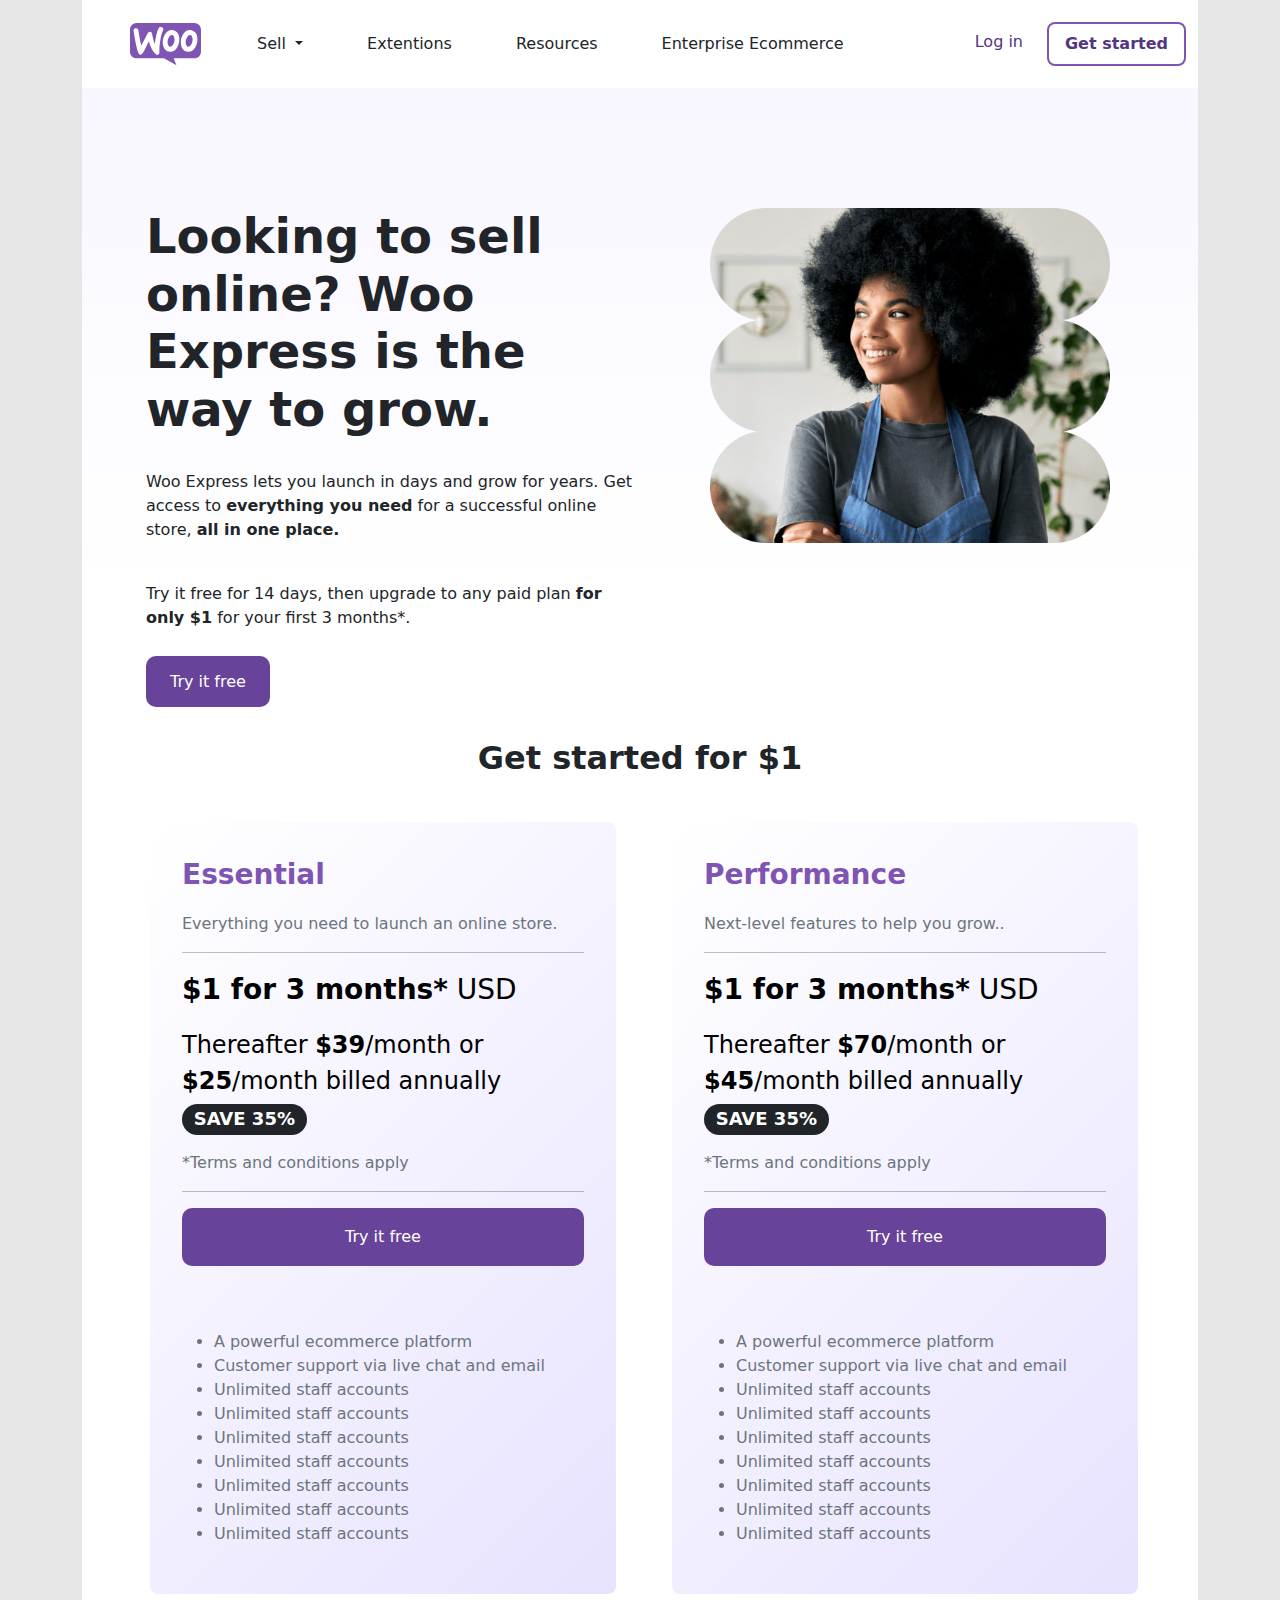
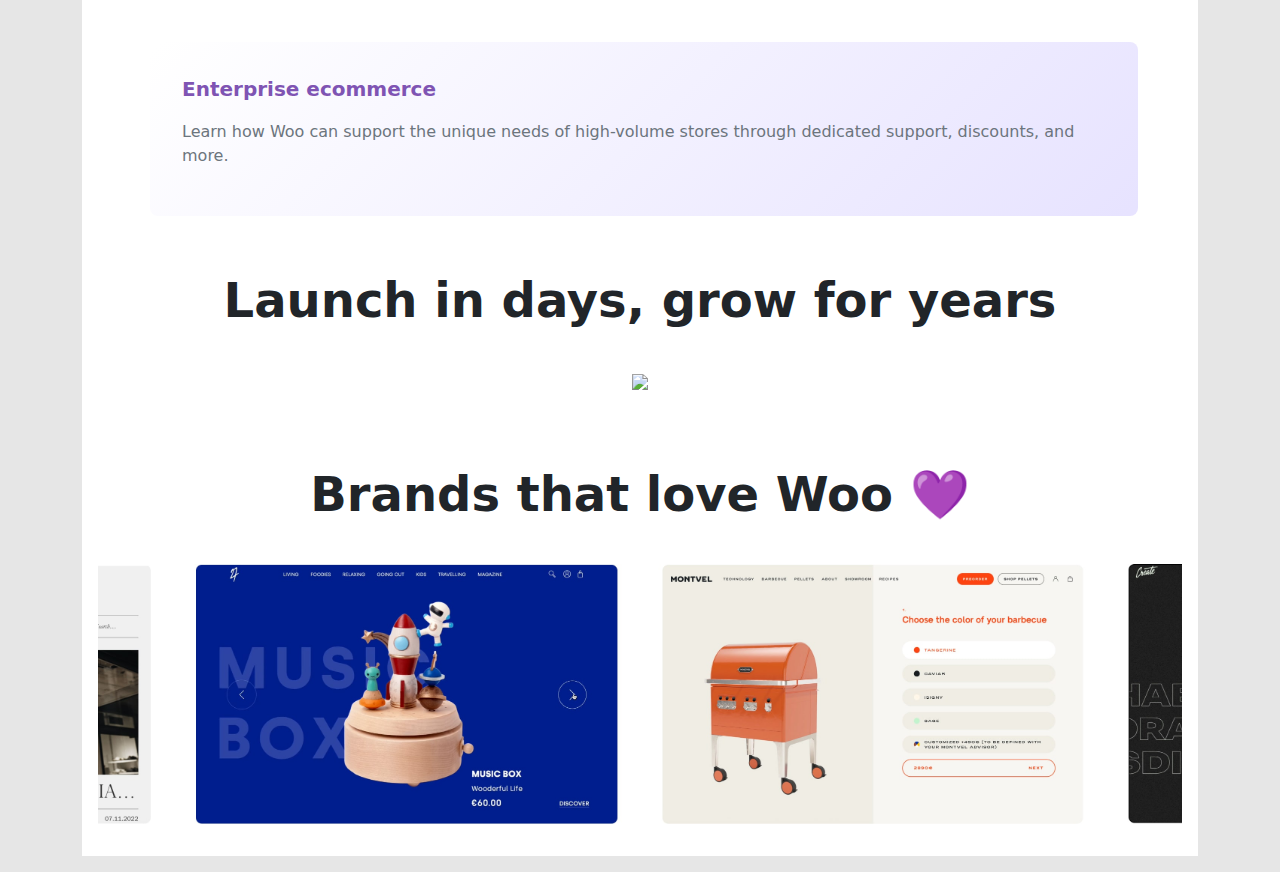
==== express.html @ bd48f655 "express page added" ====
<!DOCTYPE html>
<html lang="en">
  <head>
    <!-- Required meta tags -->
    <meta charset="utf-8" />
    <meta
      name="viewport"
      content="width=device-width, initial-scale=1, shrink-to-fit=no"
    />

    <link
      href="https://cdn.jsdelivr.net/npm/bootstrap@5.0.0-beta2/dist/css/bootstrap.min.css"
      rel="stylesheet"
      crossorigin="anonymous"
    />
    <link
      rel="stylesheet"
      href="https://cdnjs.cloudflare.com/ajax/libs/font-awesome/6.4.0/css/all.min.css"
      integrity="sha512-iecdLmaskl7CVkqkXNQ/ZH/XLlvWZOJyj7Yy7tcenmpD1ypASozpmT/E0iPtmFIB46ZmdtAc9eNBvH0H/ZpiBw=="
      crossorigin="anonymous"
      referrerpolicy="no-referrer"
    />
    <script
      src="https://cdn.jsdelivr.net/npm/bootstrap@5.0.0-beta2/dist/js/bootstrap.bundle.min.js"
      crossorigin="anonymous"
    ></script>

    <link rel="icon" href="favicon.webp" sizes="32x32" />

    <title>Woo Express - WooCommerce</title>

    <link rel="stylesheet" href="style.css" />
    <script type="text/javascript">
      window.addEventListener("DOMContentLoaded", (event) => {
        document
          .querySelector(".dropdown-toggle")
          .addEventListener("click", function () {
            var dropdownMenu = document.querySelector(".dropdown-toggle");
            // dropdownMenu.style.display =
            //   dropdownMenu.style.display === "block" ? "none" : "block";
            var body = document.getElementById("mainBody");
            body.classList.add("overlay");
            alert(1);
          });
      });
    </script>
  </head>

  <body id="mainBody">
    <!-- section-header.// -->
    <div class="container">
      <nav class="navbar navbar-expand-lg bg-white text-dark">
        <div class="container-fluid text-dark ps-5">
          <a
            class="navbar-brand bg-white text-dark site-logo me-5"
            href="index.html"
          >
            <svg
              preserveAspectRatio="xMidYMid"
              version="1.1"
              viewBox="0 0 256 153"
              xmlns="http://www.w3.org/2000/svg"
              class="wccom-icon wccom-icon__woo-logo"
            >
              <path
                d="m23.759 0h208.38c13.187 0 23.863 10.675 23.863 23.863v79.542c0 13.187-10.675 23.863-23.863 23.863h-74.727l10.257 25.118-45.109-25.118h-98.695c-13.187 0-23.863-10.675-23.863-23.863v-79.542c-0.10466-13.083 10.571-23.863 23.758-23.863z"
                fill="#7f54b3"
              ></path>
              <path
                d="m14.578 21.75c1.4569-1.9772 3.6423-3.0179 6.5561-3.226 5.3073-0.41626 8.3252 2.0813 9.0537 7.4927 3.226 21.75 6.7642 40.169 10.511 55.259l22.79-43.395c2.0813-3.9545 4.6829-6.0358 7.8049-6.2439 4.5789-0.3122 7.3886 2.6016 8.5333 8.7415 2.6016 13.841 5.9317 25.6 9.8862 35.59 2.7057-26.433 7.2846-45.476 13.737-57.236 1.561-2.9138 3.8504-4.3707 6.8683-4.5789 2.3935-0.20813 4.5789 0.52033 6.5561 2.0813 1.9772 1.561 3.0179 3.5382 3.226 5.9317 0.10406 1.8732-0.20813 3.4341-1.0407 4.9951-4.0585 7.4927-7.3886 20.085-10.094 37.567-2.6016 16.963-3.5382 30.179-2.9138 39.649 0.20813 2.6016-0.20813 4.8911-1.2488 6.8683-1.2488 2.2894-3.122 3.5382-5.5154 3.7463-2.7057 0.20813-5.5154-1.0406-8.2211-3.8504-9.678-9.8862-17.379-24.663-22.998-44.332-6.7642 13.32-11.759 23.311-14.985 29.971-6.1398 11.759-11.343 17.795-15.714 18.107-2.8098 0.20813-5.2033-2.1854-7.2846-7.1805-5.3073-13.633-11.031-39.961-17.171-78.985-0.41626-2.7057 0.20813-5.0992 1.665-6.9724zm223.64 16.338c-3.7463-6.5561-9.2618-10.511-16.65-12.072-1.9772-0.41626-3.8504-0.62439-5.6195-0.62439-9.9902 0-18.107 5.2033-24.455 15.61-5.4114 8.8455-8.1171 18.628-8.1171 29.346 0 8.013 1.665 14.881 4.9951 20.605 3.7463 6.5561 9.2618 10.511 16.65 12.072 1.9772 0.41626 3.8504 0.62439 5.6195 0.62439 10.094 0 18.211-5.2033 24.455-15.61 5.4114-8.9496 8.1171-18.732 8.1171-29.45 0.10406-8.1171-1.665-14.881-4.9951-20.501zm-13.112 28.826c-1.4569 6.8683-4.0585 11.967-7.9089 15.402-3.0179 2.7057-5.8276 3.8504-8.4293 3.3301-2.4976-0.52033-4.5789-2.7057-6.1398-6.7642-1.2488-3.226-1.8732-6.452-1.8732-9.4699 0-2.6016 0.20813-5.2033 0.72846-7.5967 0.93659-4.2667 2.7057-8.4293 5.5154-12.384 3.4341-5.0992 7.0764-7.1805 10.823-6.452 2.4976 0.52033 4.5789 2.7057 6.1398 6.7642 1.2488 3.226 1.8732 6.452 1.8732 9.4699 0 2.7057-0.20813 5.3073-0.72846 7.7008zm-52.033-28.826c-3.7463-6.5561-9.3659-10.511-16.65-12.072-1.9772-0.41626-3.8504-0.62439-5.6195-0.62439-9.9902 0-18.107 5.2033-24.455 15.61-5.4114 8.8455-8.1171 18.628-8.1171 29.346 0 8.013 1.665 14.881 4.9951 20.605 3.7463 6.5561 9.2618 10.511 16.65 12.072 1.9772 0.41626 3.8504 0.62439 5.6195 0.62439 10.094 0 18.211-5.2033 24.455-15.61 5.4114-8.9496 8.1171-18.732 8.1171-29.45 0-8.1171-1.665-14.881-4.9951-20.501zm-13.216 28.826c-1.4569 6.8683-4.0585 11.967-7.9089 15.402-3.0179 2.7057-5.8276 3.8504-8.4293 3.3301-2.4976-0.52033-4.5789-2.7057-6.1398-6.7642-1.2488-3.226-1.8732-6.452-1.8732-9.4699 0-2.6016 0.20813-5.2033 0.72846-7.5967 0.93658-4.2667 2.7057-8.4293 5.5154-12.384 3.4341-5.0992 7.0764-7.1805 10.823-6.452 2.4976 0.52033 4.5789 2.7057 6.1398 6.7642 1.2488 3.226 1.8732 6.452 1.8732 9.4699 0.10406 2.7057-0.20813 5.3073-0.72846 7.7008z"
                fill="#fff"
              ></path>
            </svg>
          </a>
          <button
            class="navbar-toggler"
            type="button"
            data-bs-toggle="collapse"
            data-bs-target="#main_nav"
            aria-expanded="false"
            aria-label="Toggle navigation"
          >
            <span class="navbar-toggler-icon"></span>
          </button>
          <div
            class="collapse navbar-collapse bg-white text-dark"
            id="main_nav"
          >
            <ul class="navbar-nav">
              <li class="nav-item nav-item2 dropdown has-megamenu">
                <a
                  class="nav-link dropdown-toggle bg-white text-dark"
                  href="#"
                  data-bs-toggle="dropdown"
                  >Sell
                </a>
                <div class="dropdown-menu megamenu" role="menu">
                  <div class="row g-3">
                    <div class="col-lg-3 col-6">
                      <div class="col-megamenu">
                        <div class="mega-menu-item">
                          <h5>Woo For Merchants</h5>

                          <p class="text-muted">
                            Woo Express offers everything you need to launch a
                            store in days and keep it growing for years
                          </p>
                        </div>

                        <div class="mega-menu-item">
                          <h5>Woo For Developers</h5>

                          <p class="text-muted">
                            Build powerful ecommerce solutions with our open,
                            WordPress-based platform
                          </p>
                        </div>
                        <div class="mega-menu-item">
                          <h5>Woo for Enterprise</h5>

                          <p class="text-muted">
                            Next-level customization and advanced features for
                            established merchants
                          </p>
                        </div>
                      </div>
                    </div>
                    <div class="col-lg-3 col-6">
                      <div class="col-megamenu">
                        <div class="mega-menu-item">
                          <h5>Payments</h5>

                          <p class="text-muted">
                            Accept payments and manage transactions right from
                            your dashboard with WooPayments
                          </p>
                        </div>

                        <div class="mega-menu-item">
                          <h5>Optimized Checkout</h5>

                          <p class="text-muted">
                            Increase conversion with a customized checkout
                            experience
                          </p>
                        </div>
                        <div class="mega-menu-item">
                          <h5>Multi-Channel Ecommerce</h5>

                          <p class="text-muted">
                            Find new audiences and increase sales by selling
                            across multiple channels
                          </p>
                        </div>
                      </div>
                    </div>

                    <div class="col-lg-3 col-6">
                      <div class="col-megamenu">
                        <div class="mega-menu-item">
                          <h5>Shipping</h5>

                          <p class="text-muted">
                            Woo Express offers everything you need to launch a
                            store in days and keep it growing for years
                          </p>
                        </div>

                        <div class="mega-menu-item">
                          <h5>Woo For Merchants</h5>

                          <p class="text-muted">
                            Woo Express offers everything you need to launch a
                            store in days and keep it growing for years
                          </p>
                        </div>
                      </div>
                    </div>
                    <div class="col-lg-3 col-6">
                      <div class="col-megamenu">
                        <div class="mega-menu-item">
                          <h5>Woo For Merchants</h5>

                          <p class="text-muted">
                            Woo Express offers everything you need to launch a
                            store in days and keep it growing for years
                          </p>
                        </div>

                        <div class="mega-menu-item">
                          <h5>Woo For Merchants</h5>

                          <p class="text-muted">
                            Woo Express offers everything you need to launch a
                            store in days and keep it growing for years
                          </p>
                        </div>
                      </div>
                    </div>
                  </div>
                </div>
              </li>
              <li class="nav-item nav-item2 text-dark">
                <a class="nav-link bg-white text-dark" href="#">Extentions </a>
              </li>
              <li class="nav-item nav-item2">
                <a class="nav-link bg-white text-dark" href="#">Resources </a>
              </li>
              <li class="nav-item nav-item2">
                <a class="nav-link text-dark" href="#">
                  Enterprise Ecommerce
                </a>
              </li>
            </ul>
            <ul class="navbar-nav ms-auto">
              <li class="nav-item pe-3">
                <a class="nav-link bg-white loginBtn" href="#">Log in </a>
              </li>
              <li class="nav-item">
                <a class="nav-link bg-white startedBtn ps-3 pe-3" href="#">
                  Get started
                </a>
              </li>
            </ul>
          </div>
        </div>
      </nav>
    </div>
    <header id="home" class="container">
      <div class="header2">
        <div class="row ps-3">
          <div class="col ms-5 me-3">
            <h1 class="display-5 fw-bolder">
              Looking to sell online? Woo Express is the way to grow.
            </h1>
            <p class="pt-4">
              Woo Express lets you launch in days and grow for years. Get access
              to <span class="fw-bold">everything you need</span> for a
              successful online store,
              <span class="fw-bold">all in one place.</span>
            </p>
            <p class="pt-4">
              Try it free for 14 days, then upgrade to any paid plan
              <span class="fw-bold">for only $1</span>
              for your first 3 months*.
            </p>
            <div class="tryBtn pt-4">
              <a class="p-3 ps-4 pe-4" href="#"> Try it free </a>
            </div>
          </div>
          <div class="col ps-5">
            <img src="images/woo-sem-hero@2x.webp" alt="" width="400" />
          </div>
        </div>
      </div>
    </header>
    <section class="container">
      <div class="bg-white p-3">
        <p class="text-center fs-2 fw-bolder p-4">Get started for $1</p>
        <div class="row ps-3 pe-5">
          <div class="col express-starter-div rounded-3 ms-5 me-2">
            <p class="fs-3 fw-bolder header-purple">Essential</p>
            <p class="text-secondary">
              Everything you need to launch an online store.
            </p>
            <hr />
            <p class="fs-3"><strong>$1 for 3 months*</strong> USD</p>
            <p class="fs-4">
              Thereafter <strong>$39</strong>/month or
              <strong>$25</strong>/month billed annually
              <span class="badge bg-dark rounded-pill">SAVE 35%</span>
            </p>
            <p class="text-secondary">*Terms and conditions apply</p>
            <hr />
            <div class="d-grid gap-2 tryBtn mb-3">
              <a class="btn p-3">Try it free</a>
            </div>
            <ul class="pt-5 text-secondary">
              <li>A powerful ecommerce platform</li>
              <li>Customer support via live chat and email</li>
              <li>Unlimited staff accounts</li>
              <li>Unlimited staff accounts</li>
              <li>Unlimited staff accounts</li>
              <li>Unlimited staff accounts</li>
              <li>Unlimited staff accounts</li>
              <li>Unlimited staff accounts</li>
              <li>Unlimited staff accounts</li>
            </ul>
          </div>
          <div class="col express-starter-div rounded-3 ms-5 me-2">
            <p class="fs-3 fw-bolder header-purple">Performance</p>
            <p class="text-secondary">Next-level features to help you grow..</p>
            <hr />
            <p class="fs-3"><strong>$1 for 3 months*</strong> USD</p>
            <p class="fs-4">
              Thereafter <strong>$70</strong>/month or
              <strong>$45</strong>/month billed annually
              <span class="badge bg-dark rounded-pill">SAVE 35%</span>
            </p>
            <p class="text-secondary">*Terms and conditions apply</p>
            <hr />
            <div class="d-grid gap-2 tryBtn mb-3">
              <a class="btn p-3">Try it free</a>
            </div>
            <ul class="pt-5 text-secondary">
              <li>A powerful ecommerce platform</li>
              <li>Customer support via live chat and email</li>
              <li>Unlimited staff accounts</li>
              <li>Unlimited staff accounts</li>
              <li>Unlimited staff accounts</li>
              <li>Unlimited staff accounts</li>
              <li>Unlimited staff accounts</li>
              <li>Unlimited staff accounts</li>
              <li>Unlimited staff accounts</li>
            </ul>
          </div>
        </div>
        <div class="row ps-3 pe-5 pt-5">
          <div class="col express-starter-div rounded-3 ms-5 me-2">
            <p class="fs-5 fw-bolder header-purple">Enterprise ecommerce</p>
            <p class="text-secondary">
              Learn how Woo can support the unique needs of high-volume stores
              through dedicated support, discounts, and more.
            </p>
          </div>
        </div>
      </div>
    </section>
    <section class="container">
      <div class="text-center bg-white p-3">
        <p class="display-5 fw-bold p-4">Launch in days, grow for years</p>
        <p>
          <img
            src="https://embed-ssl.wistia.com/deliveries/8a0728780166cfbff422040aee09b94c.jpg?image_play_button_size=2x&amp;image_crop_resized=960x540&amp;image_play_button=1&amp;image_play_button_color=694397e0"
            width="845"
            style="width: 845px"
          />
        </p>
      </div>
    </section>
    <section class="container">
      <div class="text-center bg-white p-3">
        <p class="display-5 fw-bold p-4">Brands that love Woo 💜</p>
        <p>
          <img
            src="images/woo-brands1@2x.jpg"
            width="2000"
            style="width: 100%"
          />
        </p>
      </div>
    </section>
    <p></p>
    <script
      src="https://code.jquery.com/jquery-3.2.1.slim.min.js"
      integrity="sha384-KJ3o2DKtIkvYIK3UENzmM7KCkRr/rE9/Qpg6aAZGJwFDMVNA/GpGFF93hXpG5KkN"
      crossorigin="anonymous"
    ></script>
    <script
      src="https://cdn.jsdelivr.net/npm/popper.js@1.12.9/dist/umd/popper.min.js"
      integrity="sha384-ApNbgh9B+Y1QKtv3Rn7W3mgPxhU9K/ScQsAP7hUibX39j7fakFPskvXusvfa0b4Q"
      crossorigin="anonymous"
    ></script>
    <script
      src="https://cdn.jsdelivr.net/npm/bootstrap@4.0.0/dist/js/bootstrap.min.js"
      integrity="sha384-JZR6Spejh4U02d8jOt6vLEHfe/JQGiRRSQQxSfFWpi1MquVdAyjUar5+76PVCmYl"
      crossorigin="anonymous"
    ></script>
  </body>
</html>
---- style.css ----
* {
   box-sizing: border-box;
 }

 body {
   background-color: #e6e6e6;
 }

 .site-logo {
   width: 71px;
   line-height: 1;
 }

 .nav-item2 {
   padding-right: 3rem;
   padding-bottom: 1rem;
   padding-top: 1rem;
 }

 .navbar .megamenu {
   padding: 1rem;
 }

 .nav-item2:hover {
   border-bottom: 3px solid purple;
 }

 .mega-menu-item {
   padding: 20px;
   width: 20rem;
   font-size: 0.875em;
   display: block;
 }
 .mega-menu-item a  {
   text-decoration: none;
   color: black;
 }
 


 .mega-menu-item:hover {
   background-color: #fafafaf7;
 }

 .startedBtn {
   border: 2px solid #7f54b3;
   border-radius: 8px;
   color: #533582;
   font-size: 16px;
   font-weight: 600;
 }

 .loginBtn {
   color: #533582;
 }

 .loginBtn :hover {
   border: none;
 }

 .header-block {
   background: url(images/hero-left-img2.png),
     url(images/hero-right-img2.png);

   background-repeat: no-repeat, no-repeat;
   background-position: left, right;
   background-size: 18%, 18%;
 }

 .header {
   padding-top: 150px;

   background: linear-gradient(#f2edff80, #ffffff);
 }
 .header2 {
   padding-top: 120px;

    background: linear-gradient(180deg, rgba(242, 237, 255, 0.5) 0%, rgba(242, 237, 255, 0) 80.69%), #FFFFFF;
 }

 .tryBtn {
  
 }
 .tryBtn a {
  background: #674399;
  color: #fff !important;
 text-decoration: none;
 border-radius: 10px;
 padding: 30px;
 }

 .tryBtn a:hover {
   background: #936ec6 !important;
 }

 .cardAndterm {
   color: #787c82;
   font-size: clamp(10px, 0.875rem + ((1vw - 3.2px) * 0.156), 13px);
   text-align: center;
   letter-spacing: -0.014em;
 }

 .cardAndterm a {
   color: #674399;
 }

 .cardAndterm a:hover {
   text-decoration: none;
   color: #936ec6;
   font-weight: lighter;
 }

 .express-starter-div{
      color: #000000;
        background: linear-gradient(135deg, rgb(255, 255, 255) 1%, rgb(231, 227, 255) 99%);
        padding-top: 2em;
        padding-right: 2em;
        padding-bottom: 2em;
        padding-left: 2em;
 }
 .header-purple {
  color: #7f54b3;
 }
 .helpDivLeft {
   background-color: #f7f6f6;
 }

 .helpDivRight {
   background-color: #f6f5ff;
 }

 .overlay {
   position: fixed;
   /* Positioning and size */
   top: 0;
   left: 0;
   width: 100vw;
   height: 100vh;
   background-color: rgba(128, 128, 128, 0.5);
   /* color */
   display: none;
   /* making it hidden by default */
 }

 /* ============ desktop view ============ */
 @media all and (min-width: 992px) {
   .navbar .has-megamenu {
     position: static !important;
   }

   .navbar .megamenu {
     left: 0;
     right: 0;
     width: 100%;
     margin-top: 0;
   }
 }

 /* ============ desktop view .end// ============ */

 /* ============ mobile view ============ */
 @media (max-width: 991px) {

   .navbar.fixed-top .navbar-collapse,
   .navbar.sticky-top .navbar-collapse {
     overflow-y: auto;
     max-height: 90vh;
     margin-top: 10px;
   }
 }
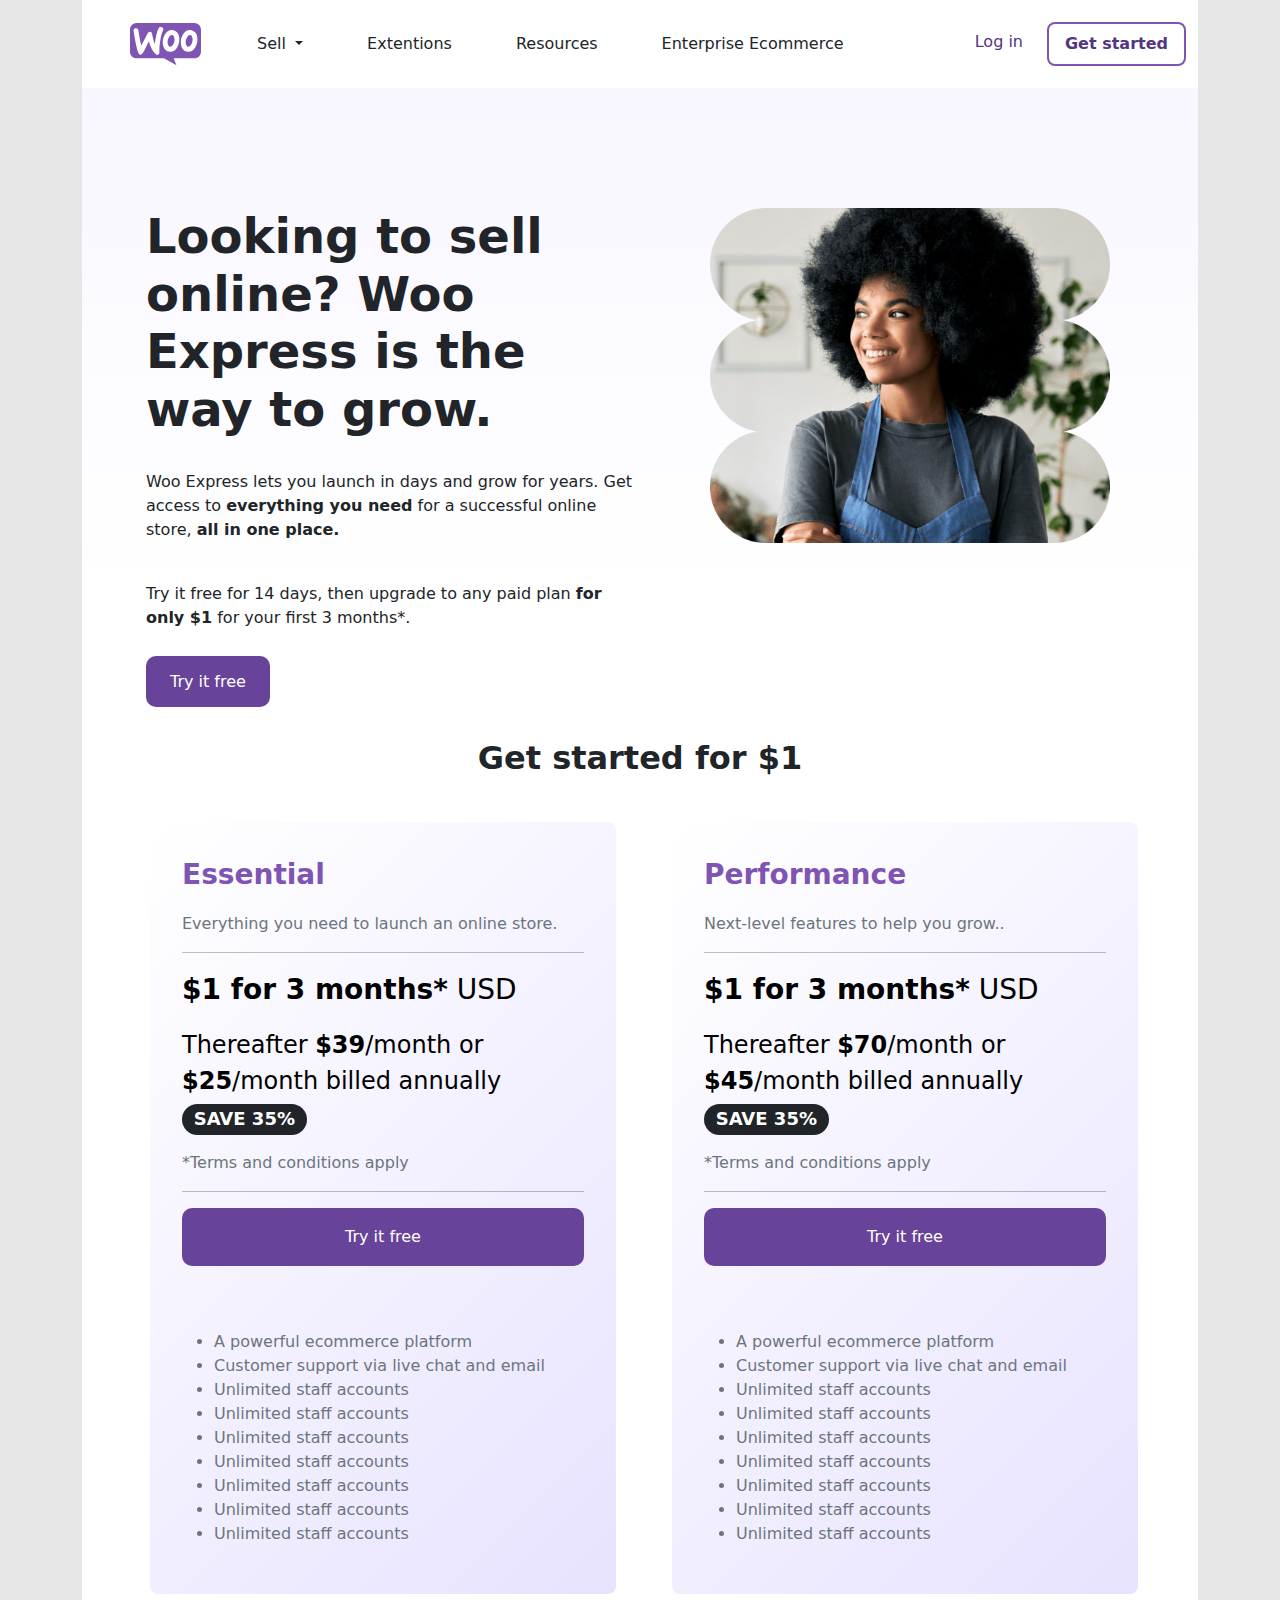
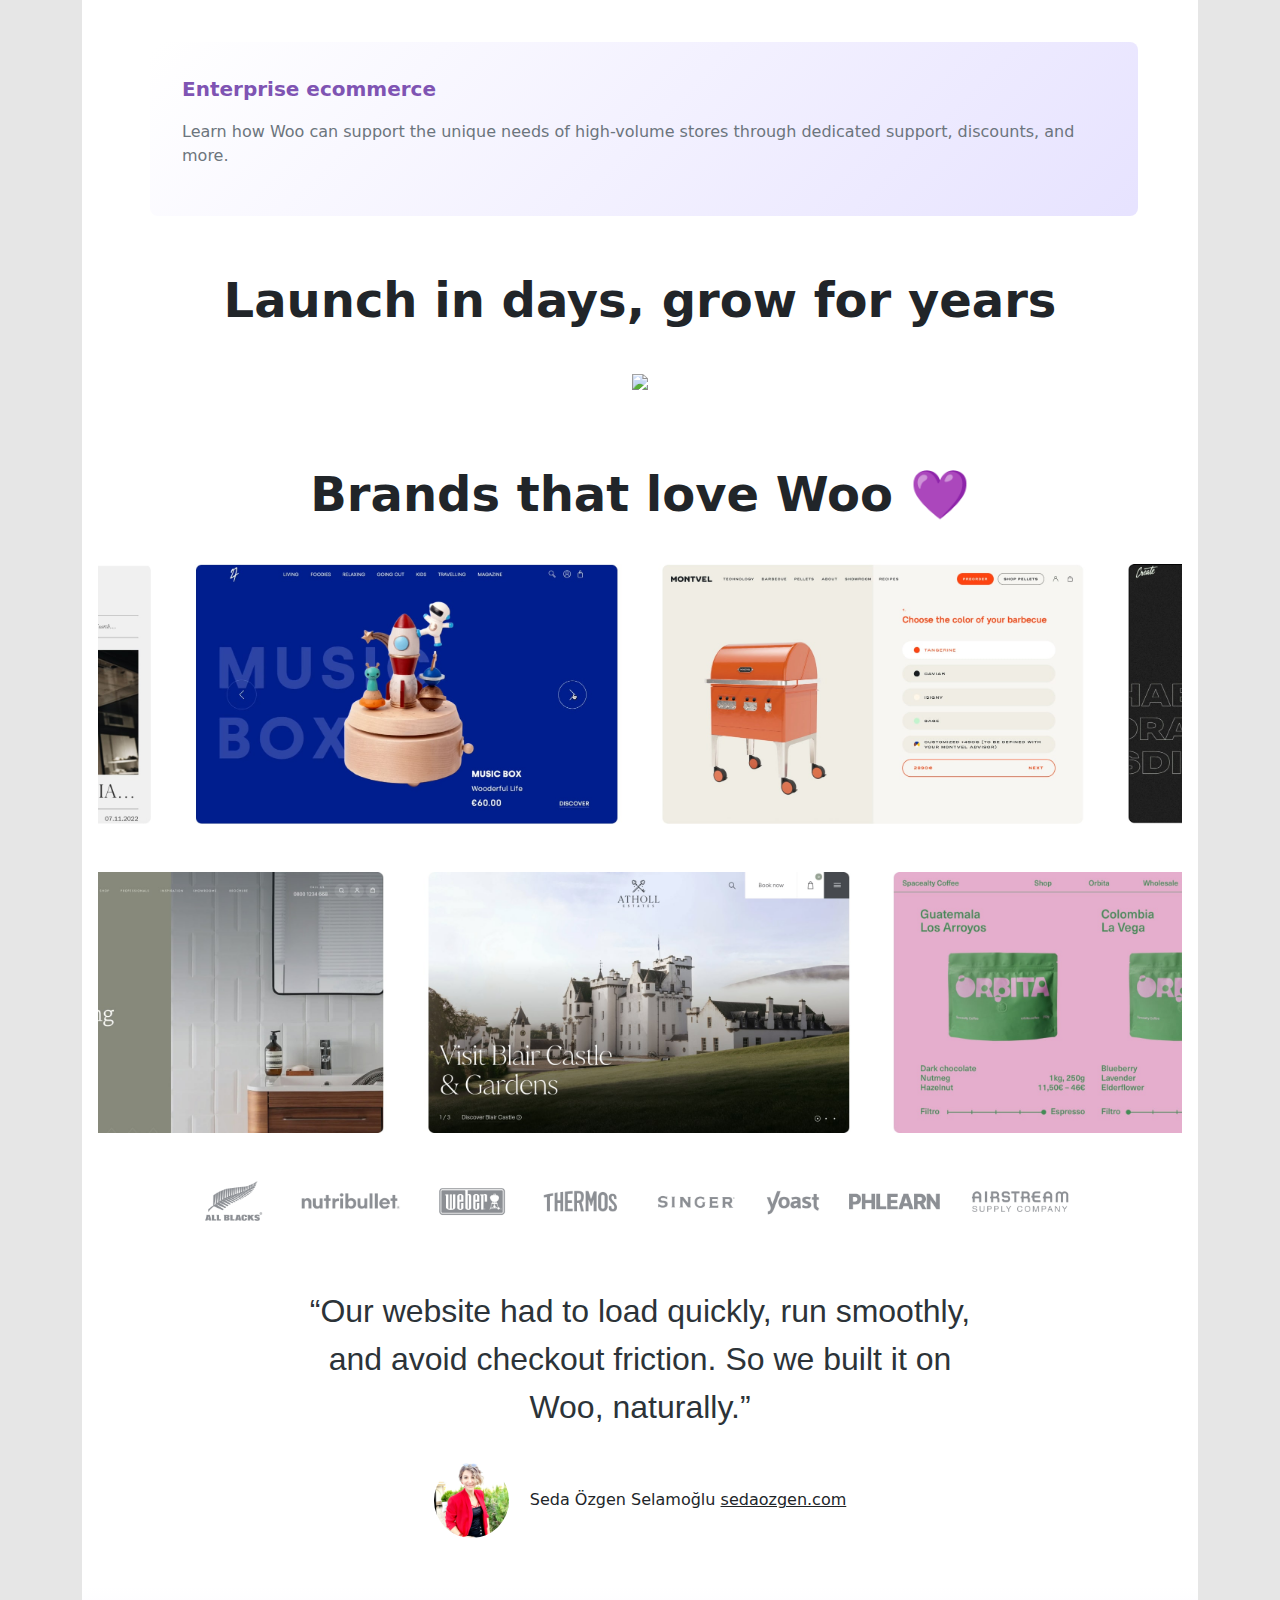
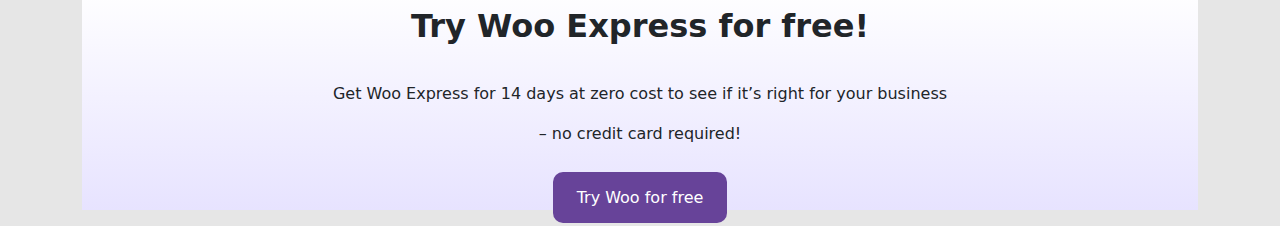
==== commit 96c00752: "." ====
--- a/express.html
+++ b/express.html
@@ -350,6 +350,59 @@
         </p>
       </div>
     </section>
+    <section class="container">
+      <div class="text-center bg-white p-3">
+        <p>
+          <img
+            src="images/woo-brands2@2x.jpg"
+            width="2000"
+            style="width: 100%"
+          />
+        </p>
+      </div>
+    </section>
+    <section class="container">
+      <div class="text-center bg-white p-3">
+       <div>
+                <img
+                src="images/woo-brandsA@2x-1.webp"
+                alt=""
+            width="450"
+            />
+     
+            <img
+                src="images/woo-brandsB@2x-1.webp"
+            alt=""
+                width="450"
+            />
+            </div>
+        
+        </p>
+      </div>
+    </section>
+    <section class="container">
+
+    <div class="d-flex justify-content-center  bg-white pe-5 ps-5 pt-3">
+        <div style="width: 70%;">
+            <p class="quata p-3">“Our website had to load quickly, run smoothly, and avoid checkout friction. So we built it on Woo, naturally.”</p>
+        </div>
+        </div>
+        <div class="text-center bg-white pb-5">
+            <img class="rounded-circle" src="images/1679389208677.jpeg" width="75" alt="">
+            <span class="ps-3"> Seda Özgen Selamoğlu</span> <u>sedaozgen.com</u>
+        </div>
+    </section>
+    <section class="container">
+        <div class="tryWooExpress text-center ">
+<p class="fs-2 fw-bolder p-3">Try Woo Express for free!</p>
+<p class="">Get Woo Express for 14 days at zero cost to see if it’s right for your business</p>
+<p class="">– no credit card required!</p>
+   <div class="tryBtn pt-4">
+              <a class="p-3 ps-4 pe-4" href="#"> Try Woo for free </a>
+            </div>
+        </div>
+
+    </section>
     <p></p>
     <script
       src="https://code.jquery.com/jquery-3.2.1.slim.min.js"
--- a/style.css
+++ b/style.css
@@ -141,7 +141,18 @@
    display: none;
    /* making it hidden by default */
  }
+ .quata {
+  font-size: 2em;
+    font-weight: 400;
+    font-family: proxima-nova, sans-serif;
+        color: #2C3338;
+          text-align: center;
+ }
 
+ .tryWooExpress {
+      background: linear-gradient(180deg, rgb(255, 255, 255) 0%, rgb(231, 227, 255) 100%);
+      
+ }
  /* ============ desktop view ============ */
  @media all and (min-width: 992px) {
    .navbar .has-megamenu {
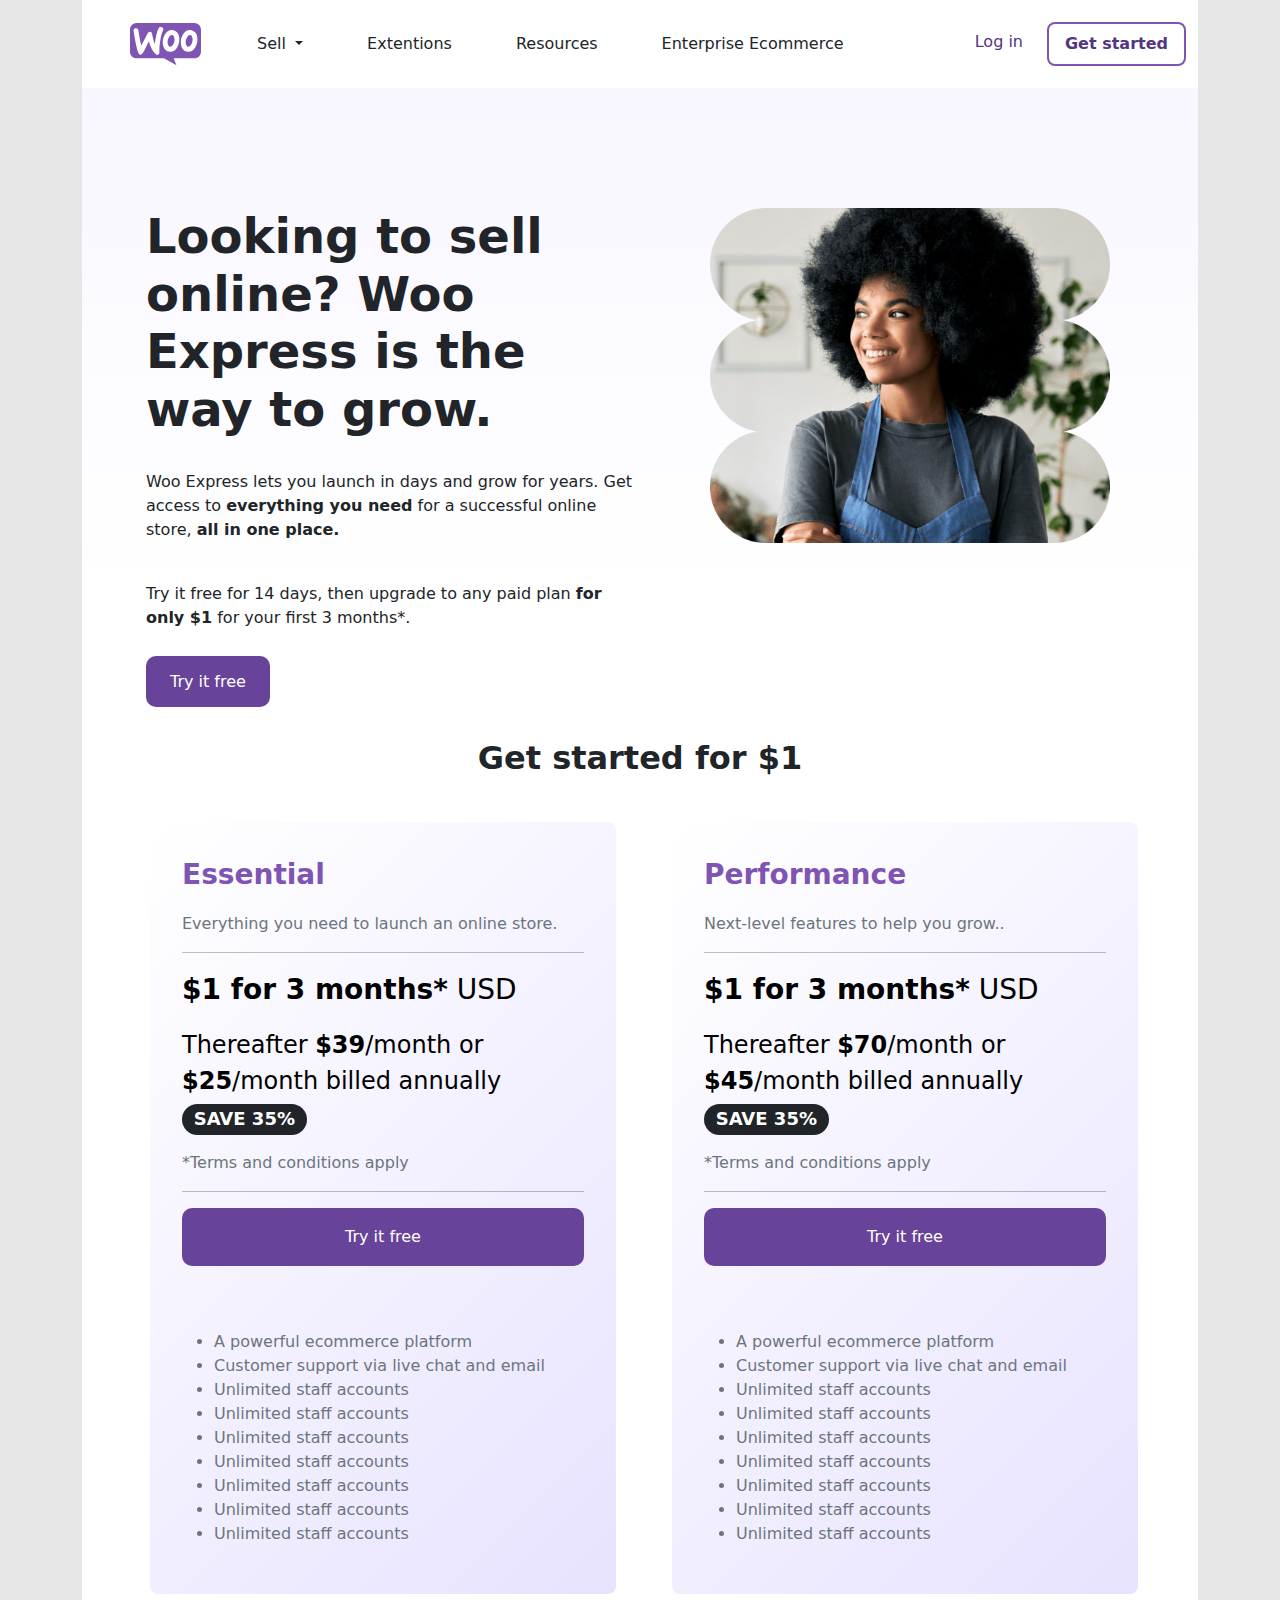
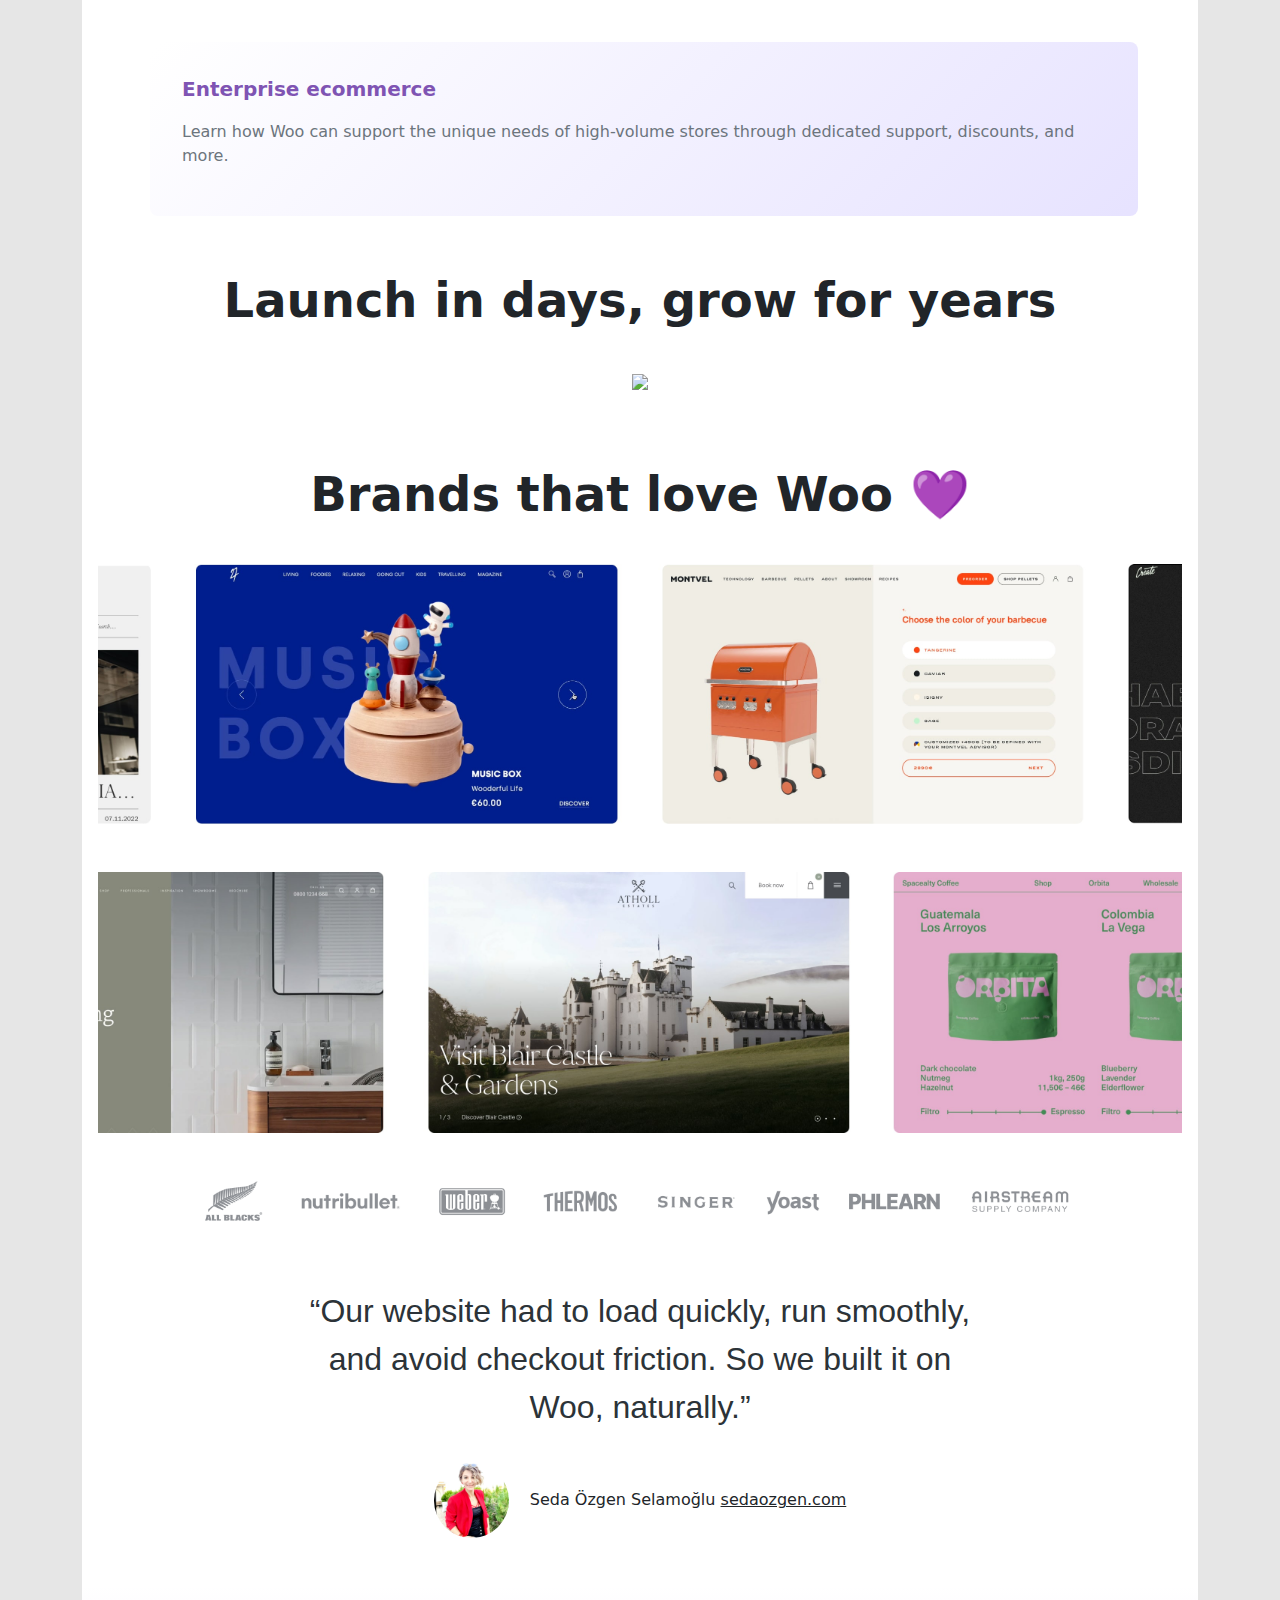
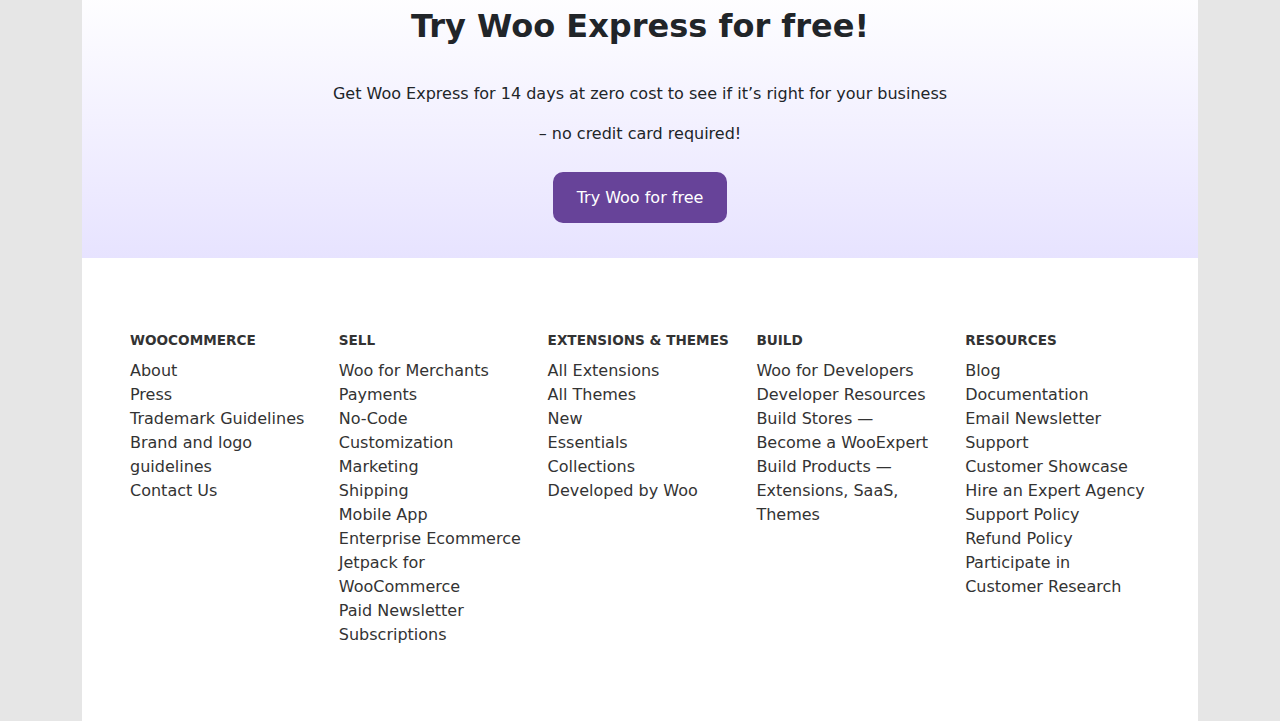
==== commit 8993e64b: "." ====
--- a/express.html
+++ b/express.html
@@ -393,7 +393,7 @@
         </div>
     </section>
     <section class="container">
-        <div class="tryWooExpress text-center ">
+        <div class="tryWooExpress text-center pb-5">
 <p class="fs-2 fw-bolder p-3">Try Woo Express for free!</p>
 <p class="">Get Woo Express for 14 days at zero cost to see if it’s right for your business</p>
 <p class="">– no credit card required!</p>
@@ -403,7 +403,79 @@
         </div>
 
     </section>
-    <p></p>
+   <footer class="container">
+    <div class="footer ps-5 pe-5 bg-white">
+        <div class="row">
+
+        
+        <div class="col text-start">
+            <h3><strong> WooCommerce</strong></h3>
+            <ul class="footer-ul">
+                <li class="footer-ul">About</li>
+                <li>Press</li>
+                <li>Trademark Guidelines</li>
+                <li>Brand and logo guidelines</li>
+                <li>Contact Us</li>
+                
+            </ul>
+        </div>
+
+
+          <div class="col text-start">
+           <h3><strong> SELL</strong></h3>
+            <ul>
+                <li>Woo for Merchants</li>
+                <li>Payments</li>
+                <li>No-Code Customization</li>
+                <li>Marketing</li>
+                <li>Shipping</li>
+                <li>Mobile App</li>
+                <li>Enterprise Ecommerce</li>
+                <li>Jetpack for WooCommerce</li>
+                <li>Paid Newsletter Subscriptions</li>
+            </ul>
+        </div>
+          <div class="col text-start">
+             <h3><strong> EXTENSIONS & THEMES</strong></h3>
+            <ul>
+                <li> All Extensions</li>
+                <li>All Themes</li>
+                <li>New</li>
+                <li>Essentials</li>
+                <li>Collections</li>
+                <li>Developed by Woo</li>
+            </ul>
+        </div>
+
+          <div class="col text-start">
+            <h3><strong> BUILD</strong></h3>
+            <ul class="footer-ul">
+            
+                <li> Woo for Developers</li>
+                <li>Developer Resources</li>
+                <li>Build Stores — Become a WooExpert</li>
+                <li>Build Products — Extensions, SaaS, Themes</li>
+            </ul>
+        </div>
+
+          <div class="col text-start">
+            <h3><strong> RESOURCES</strong></h3>
+            <ul class="footer-ul">
+        
+                <li>Blog</li>
+                <li>Documentation</li>
+                <li>Email Newsletter</li>
+                <li>Support</li>
+                <li>Customer Showcase</li>
+                <li>Hire an Expert Agency</li>
+                <li>Support Policy</li>
+                <li>Refund Policy</li>
+                <li>Participate in Customer Research</li>
+            </ul>
+        </div>
+        </div>
+    </div>
+   </footer>
     <script
       src="https://code.jquery.com/jquery-3.2.1.slim.min.js"
       integrity="sha384-KJ3o2DKtIkvYIK3UENzmM7KCkRr/rE9/Qpg6aAZGJwFDMVNA/GpGFF93hXpG5KkN"
--- a/style.css
+++ b/style.css
@@ -148,6 +148,33 @@
         color: #2C3338;
           text-align: center;
  }
+ .footer {
+      background-color: #fff;
+        color: #333;
+        padding: 4.631em 0;
+        text-align: center;
+ }
+ .footer h3 {
+      color: #333;
+        font-size: .85em;
+        margin-bottom: 10px;
+        padding: 0;
+        text-transform: uppercase;
+ }
+ .block {
+  float: left;
+    text-align: left;
+    width: 20%;
+ }
+ .footer ul {
+list-style-type: none;
+margin: 0;
+  padding: 0;
+ }
+
+ .footer-ul {
+  text-decoration-style: none;
+ }
 
  .tryWooExpress {
       background: linear-gradient(180deg, rgb(255, 255, 255) 0%, rgb(231, 227, 255) 100%);
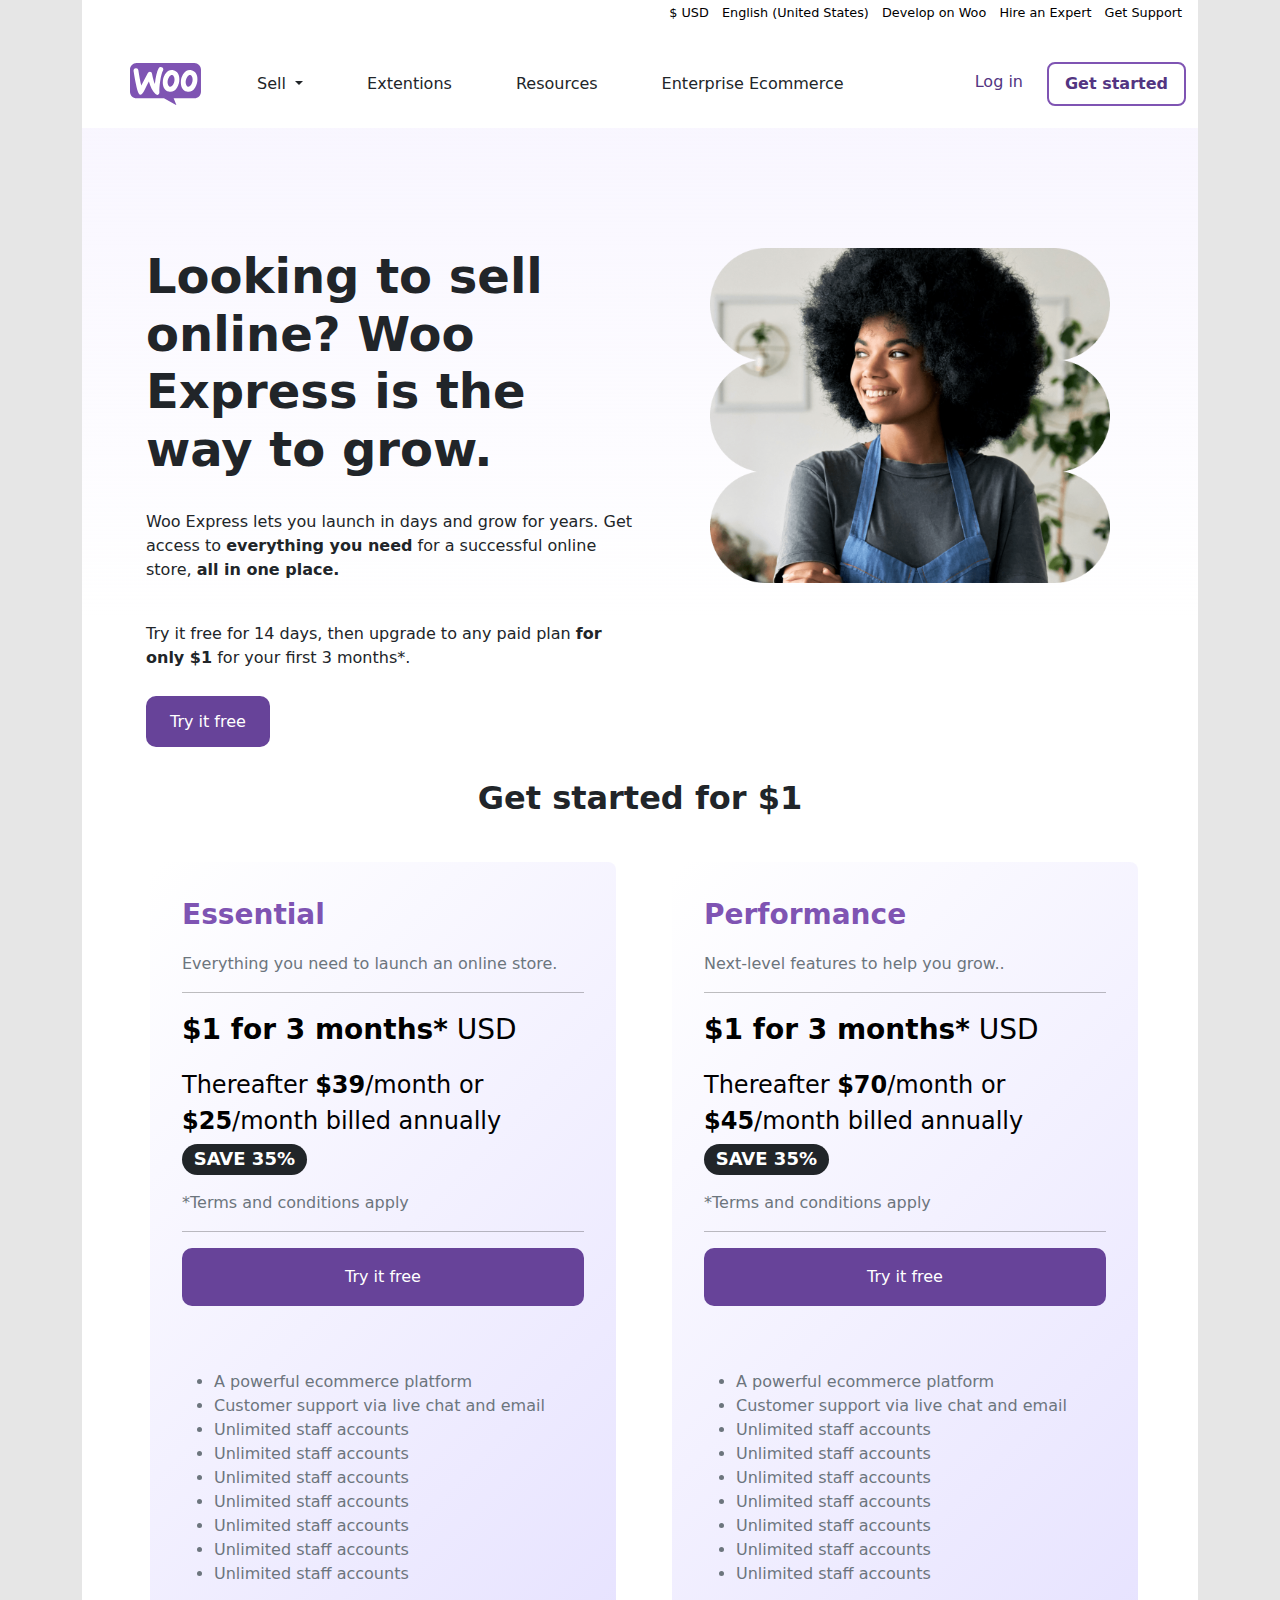
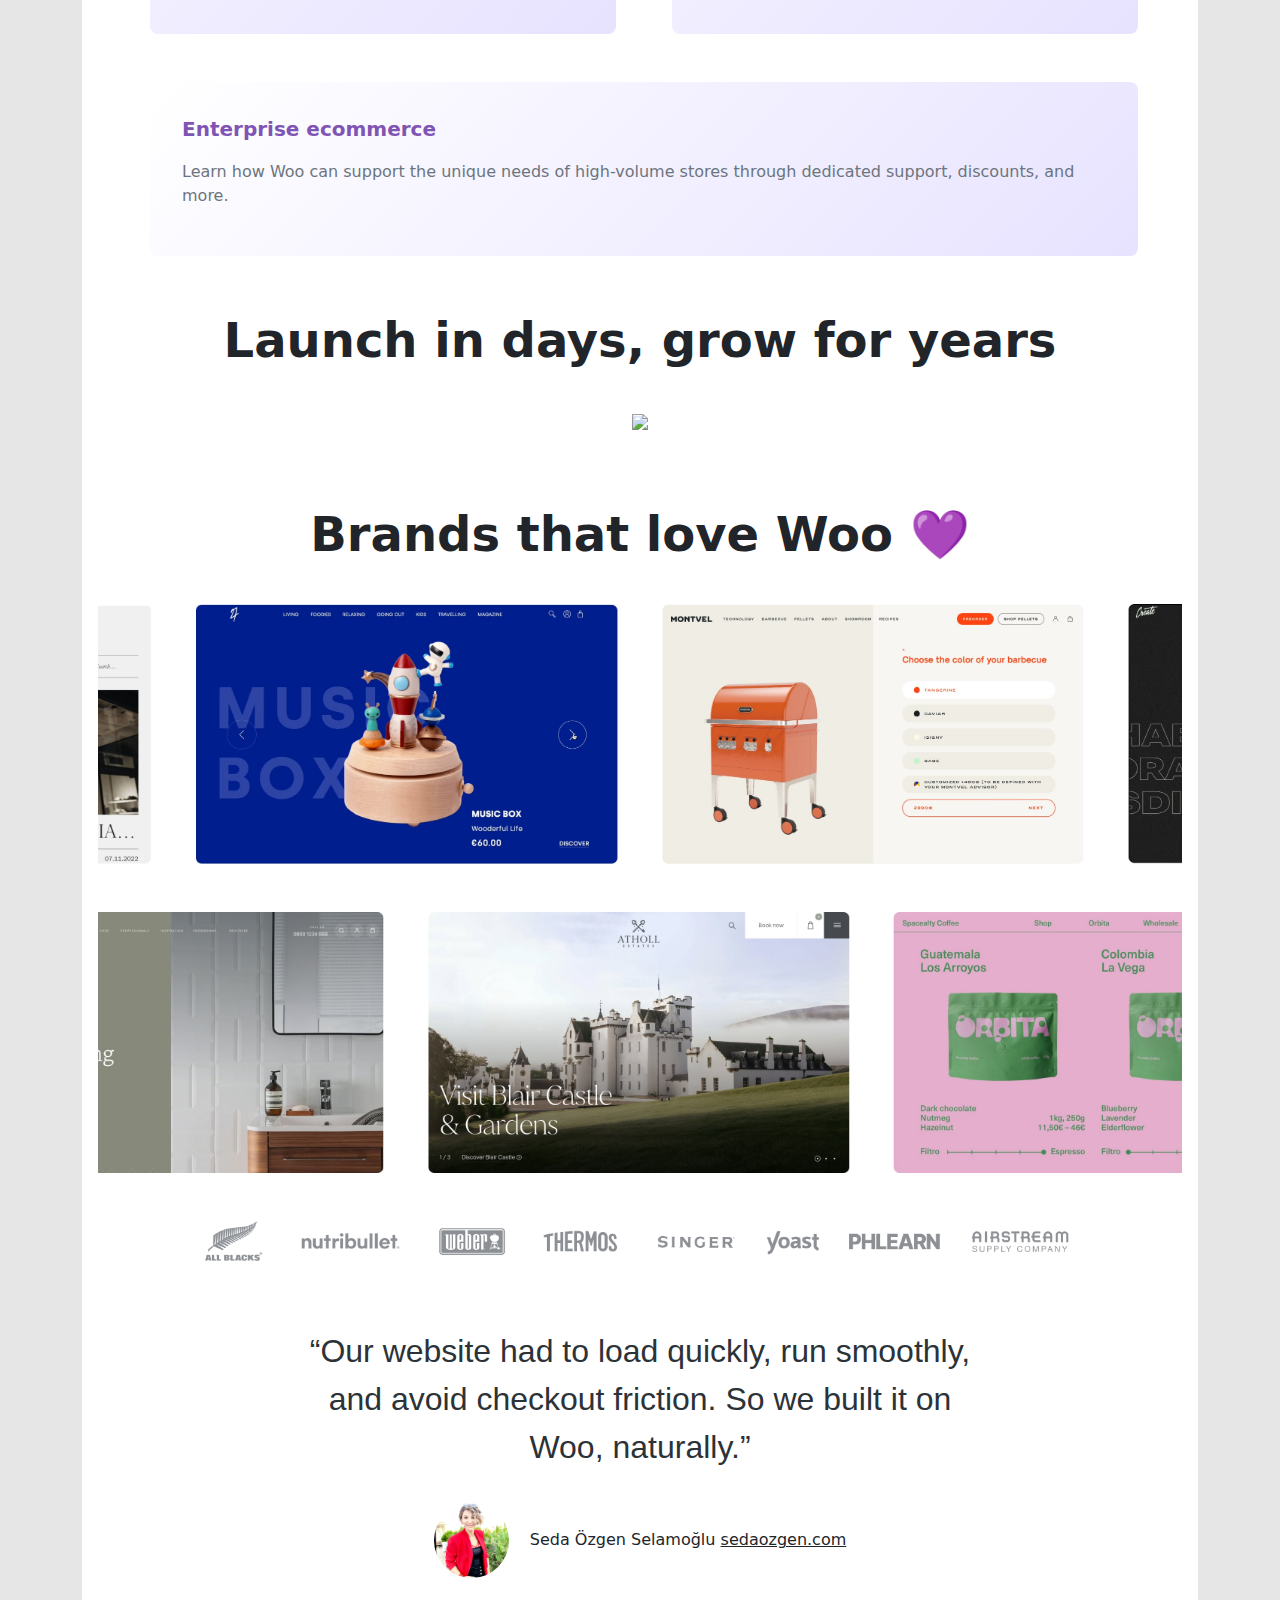
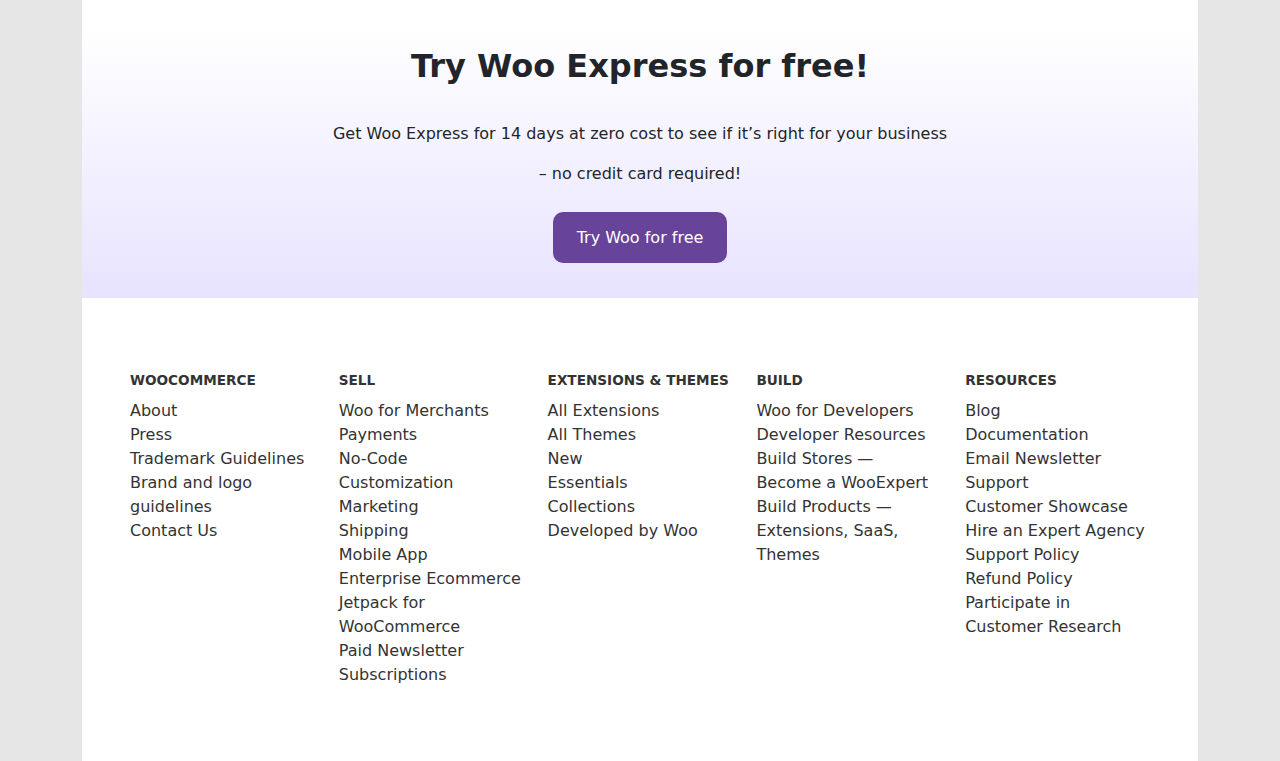
==== commit ddc0d4f1: "." ====
--- a/express.html
+++ b/express.html
@@ -49,6 +49,25 @@
   <body id="mainBody">
     <!-- section-header.// -->
     <div class="container">
+           <div class="bg-white d-flex justify-content-end pe-3">
+        <ul class="list-inline bg-white topbar">
+          <li class="list-inline-item bg-white">
+            <a href="#"><i class="glyphicon glyphicon-usd"></i>$ USD</a>
+          </li>
+
+          <li class="list-inline-item bg-white">
+            <i class="fa-solid fa-globe"></i>
+            <a href="#">English (United States)</a>
+          </li>
+          <li class="list-inline-item bg-white">
+            <a href="#">Develop on Woo</a>
+          </li>
+          <li class="list-inline-item bg-white">
+            <a href="#">Hire an Expert</a>
+          </li>
+          <li class="list-inline-item bg-white"><a href="#">Get Support</a></li>
+        </ul>
+      </div>
       <nav class="navbar navbar-expand-lg bg-white text-dark">
         <div class="container-fluid text-dark ps-5">
           <a
--- a/style.css
+++ b/style.css
@@ -172,10 +172,13 @@
   padding: 0;
  }
 
- .footer-ul {
-  text-decoration-style: none;
- }
-
+
+.topbar a {
+  text-decoration: none;
+  color: black;
+  vertical-align: baseline;
+  font-size: 0.8rem;
+}
  .tryWooExpress {
       background: linear-gradient(180deg, rgb(255, 255, 255) 0%, rgb(231, 227, 255) 100%);
       
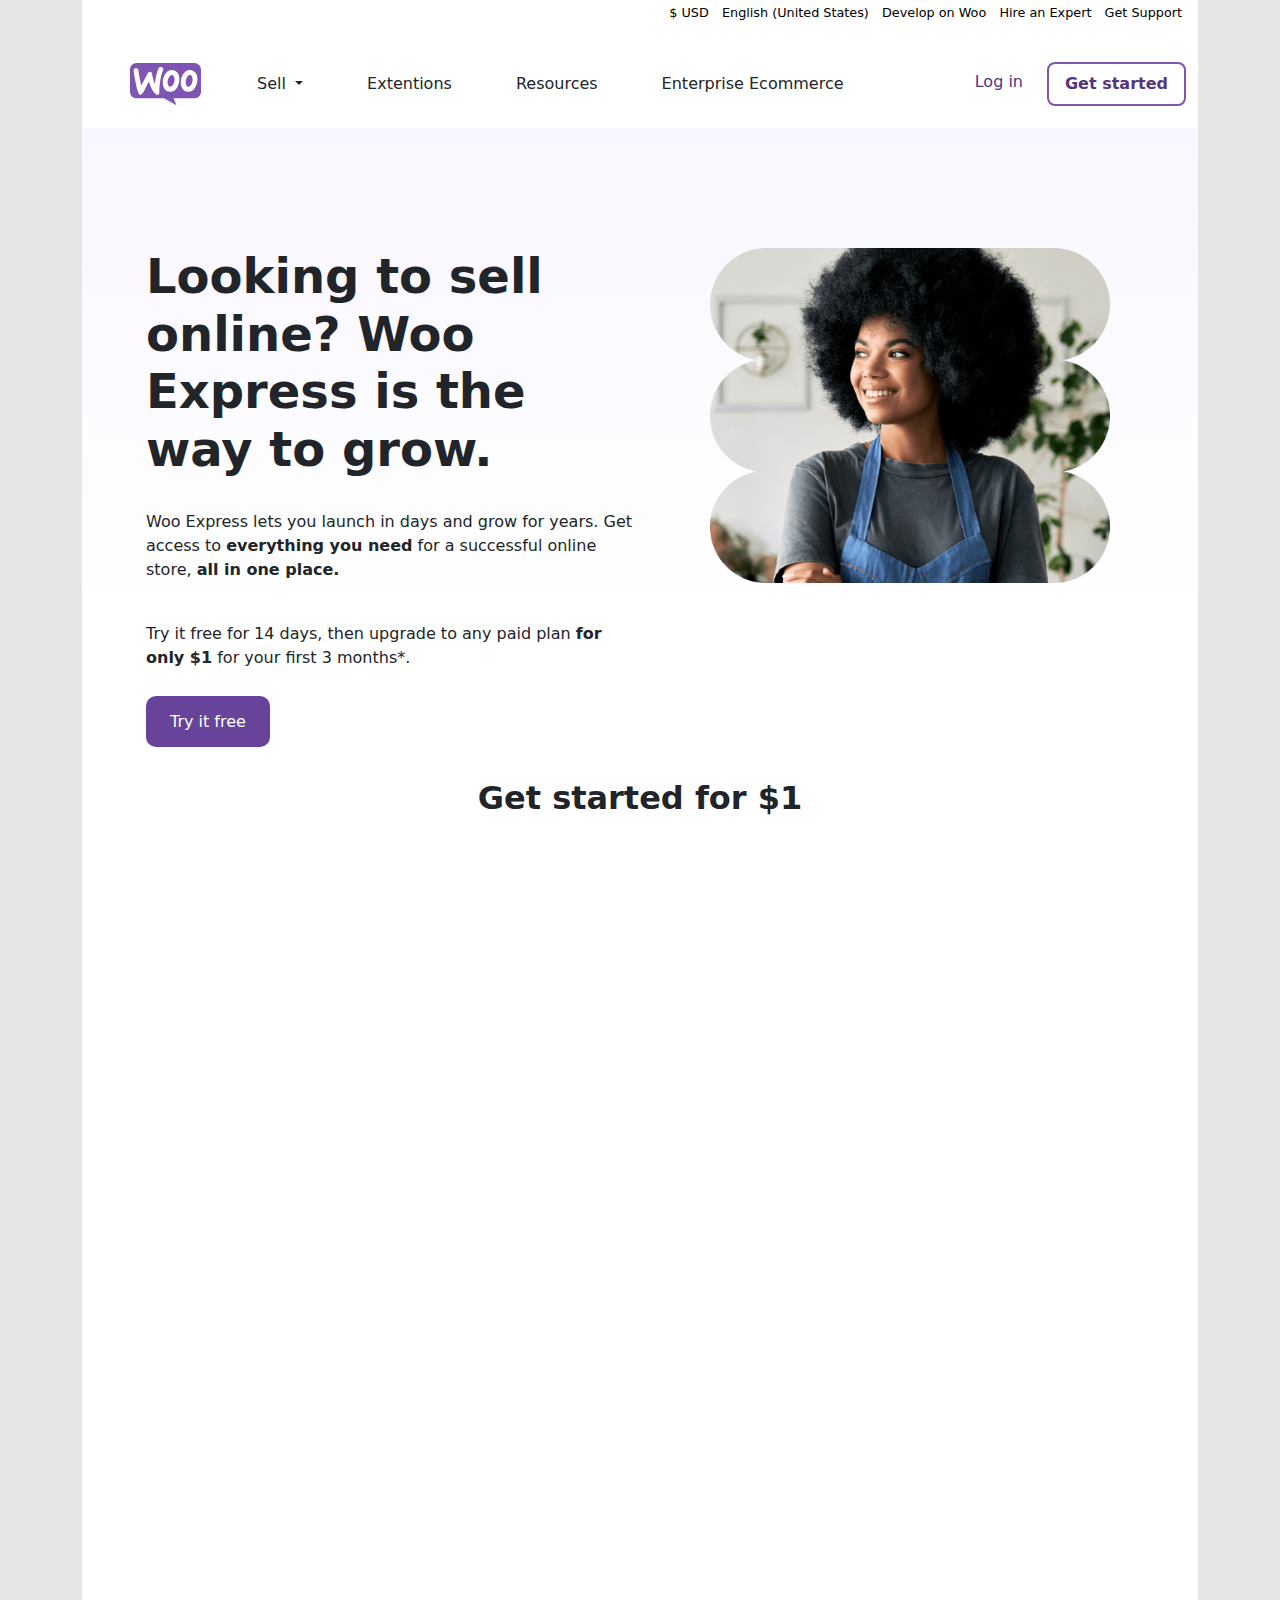
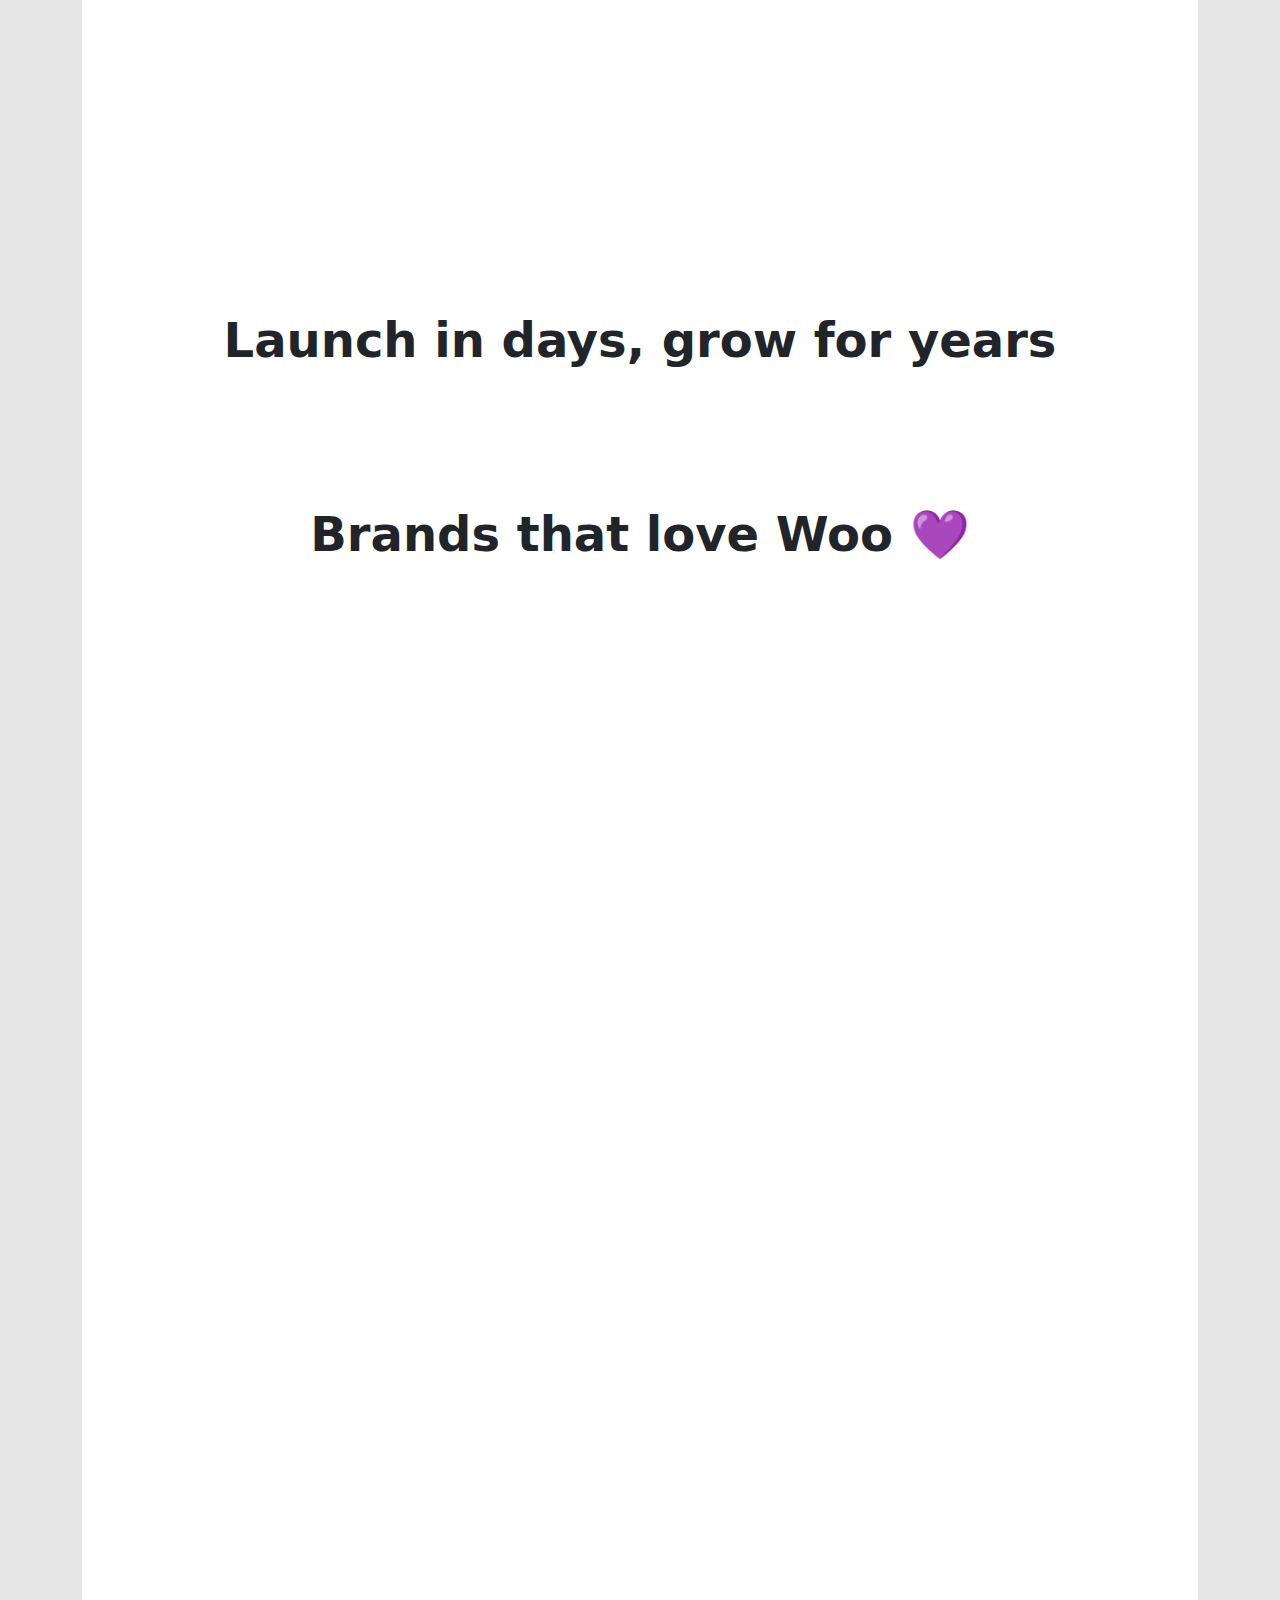
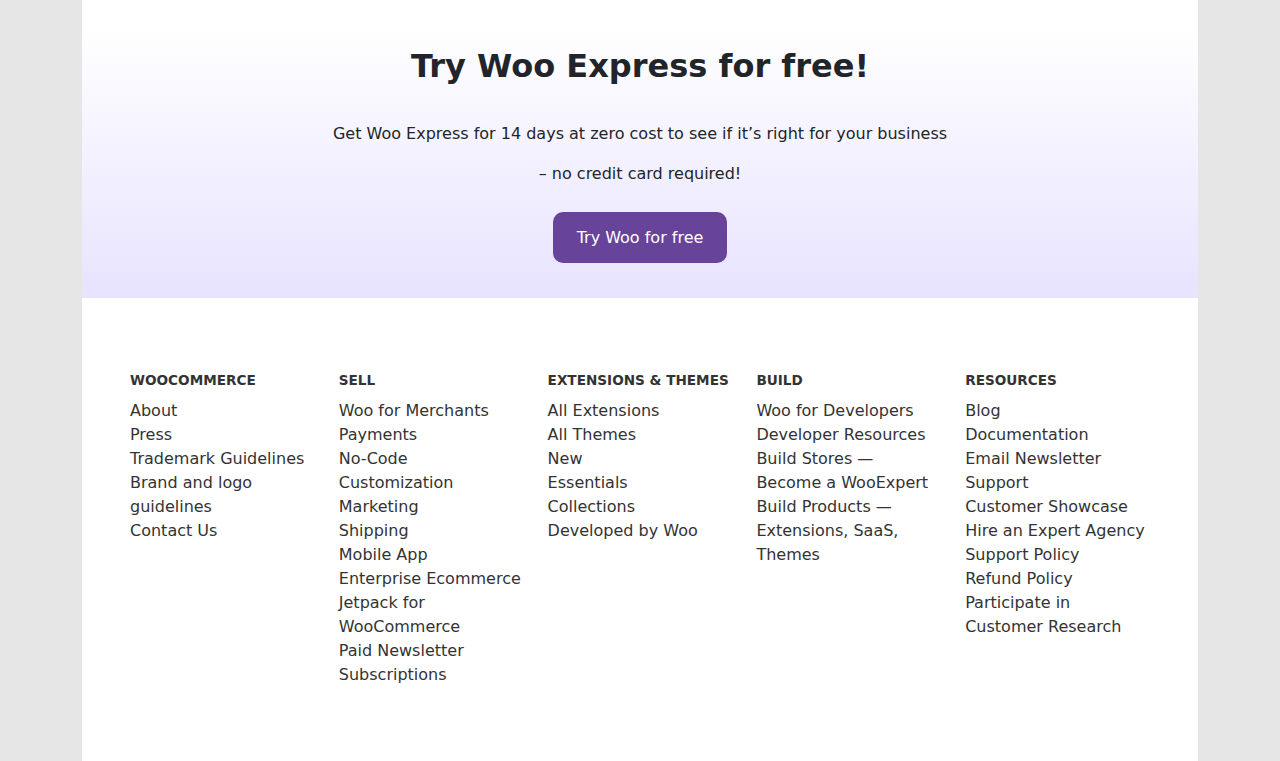
==== commit 30bfccc6: "effect" ====
--- a/express.html
+++ b/express.html
@@ -43,6 +43,24 @@
             alert(1);
           });
       });
+      function reveal() {
+  var reveals = document.querySelectorAll(".reveal");
+
+  for (var i = 0; i < reveals.length; i++) {
+    var windowHeight = window.innerHeight;
+    var elementTop = reveals[i].getBoundingClientRect().top;
+    var elementVisible = 150;
+
+    if (elementTop < windowHeight - elementVisible) {
+      reveals[i].classList.add("active");
+    } else {
+      reveals[i].classList.remove("active");
+    }
+  }
+}
+
+window.addEventListener("scroll", reveal);
+
     </script>
   </head>
 
@@ -113,7 +131,7 @@
                   data-bs-toggle="dropdown"
                   >Sell
                 </a>
-                <div class="dropdown-menu megamenu" role="menu">
+                <div class="dropdown-menu megamenu " role="menu">
                   <div class="row g-3">
                     <div class="col-lg-3 col-6">
                       <div class="col-megamenu">
@@ -273,10 +291,10 @@
         </div>
       </div>
     </header>
-    <section class="container">
+    <section class="container ">
       <div class="bg-white p-3">
         <p class="text-center fs-2 fw-bolder p-4">Get started for $1</p>
-        <div class="row ps-3 pe-5">
+        <div class="row ps-3 pe-5 reveal fade-bottom">
           <div class="col express-starter-div rounded-3 ms-5 me-2">
             <p class="fs-3 fw-bolder header-purple">Essential</p>
             <p class="text-secondary">
@@ -334,7 +352,7 @@
             </ul>
           </div>
         </div>
-        <div class="row ps-3 pe-5 pt-5">
+        <div class="row ps-3 pe-5 pt-5 reveal fade-bottom">
           <div class="col express-starter-div rounded-3 ms-5 me-2">
             <p class="fs-5 fw-bolder header-purple">Enterprise ecommerce</p>
             <p class="text-secondary">
@@ -345,7 +363,7 @@
         </div>
       </div>
     </section>
-    <section class="container">
+    <section class="container ">
       <div class="text-center bg-white p-3">
         <p class="display-5 fw-bold p-4">Launch in days, grow for years</p>
         <p>
@@ -353,11 +371,12 @@
             src="https://embed-ssl.wistia.com/deliveries/8a0728780166cfbff422040aee09b94c.jpg?image_play_button_size=2x&amp;image_crop_resized=960x540&amp;image_play_button=1&amp;image_play_button_color=694397e0"
             width="845"
             style="width: 845px"
+            class="reveal fade-bottom"
           />
         </p>
       </div>
     </section>
-    <section class="container">
+    <section class="container ">
       <div class="text-center bg-white p-3">
         <p class="display-5 fw-bold p-4">Brands that love Woo 💜</p>
         <p>
@@ -365,17 +384,19 @@
             src="images/woo-brands1@2x.jpg"
             width="2000"
             style="width: 100%"
+             class="reveal fade-bottom"
           />
         </p>
       </div>
     </section>
-    <section class="container">
+    <section class="container ">
       <div class="text-center bg-white p-3">
         <p>
           <img
             src="images/woo-brands2@2x.jpg"
             width="2000"
             style="width: 100%"
+            class="reveal fade-bottom"
           />
         </p>
       </div>
@@ -387,12 +408,14 @@
                 src="images/woo-brandsA@2x-1.webp"
                 alt=""
             width="450"
+             class="reveal fade-bottom"
             />
      
             <img
                 src="images/woo-brandsB@2x-1.webp"
             alt=""
                 width="450"
+                 class="reveal fade-bottom"
             />
             </div>
         
@@ -402,17 +425,17 @@
     <section class="container">
 
     <div class="d-flex justify-content-center  bg-white pe-5 ps-5 pt-3">
-        <div style="width: 70%;">
+        <div style="width: 70%;"   class="reveal fade-bottom">
             <p class="quata p-3">“Our website had to load quickly, run smoothly, and avoid checkout friction. So we built it on Woo, naturally.”</p>
         </div>
         </div>
         <div class="text-center bg-white pb-5">
-            <img class="rounded-circle" src="images/1679389208677.jpeg" width="75" alt="">
-            <span class="ps-3"> Seda Özgen Selamoğlu</span> <u>sedaozgen.com</u>
+            <img class="rounded-circle reveal fade-left" src="images/1679389208677.jpeg" width="75"    alt="">
+            <span class="ps-3 reveal fade-right"> Seda Özgen Selamoğlu  <u>sedaozgen.com</u></span>
         </div>
     </section>
     <section class="container">
-        <div class="tryWooExpress text-center pb-5">
+        <div class="tryWooExpress text-center pb-5 ">
 <p class="fs-2 fw-bolder p-3">Try Woo Express for free!</p>
 <p class="">Get Woo Express for 14 days at zero cost to see if it’s right for your business</p>
 <p class="">– no credit card required!</p>
--- a/style.css
+++ b/style.css
@@ -172,7 +172,18 @@
   padding: 0;
  }
 
-
+.changePasswordOverlay {
+  height: 100%;
+  /* changed for demo */
+  width: 100%;
+  position: fixed;
+  z-index: 1;
+  top: 0;
+  left: 0;
+  background-color: rgba(0, 0, 0, .5);
+  overflow-y: hidden;
+  transition: 1s;
+}
 .topbar a {
   text-decoration: none;
   color: black;
@@ -183,6 +194,68 @@
       background: linear-gradient(180deg, rgb(255, 255, 255) 0%, rgb(231, 227, 255) 100%);
       
  }
+
+ .scroll-animation {
+   opacity: 0;
+   transform: translateY(50px);
+   transition: opacity 1s, transform 1s;
+ }
+
+ .reveal {
+   position: relative;
+   opacity: 0;
+ }
+
+ .reveal.active {
+   opacity: 1;
+ }
+
+ .active.fade-bottom {
+   animation: fade-bottom 1s ease-in;
+ }
+
+ .active.fade-left {
+   animation: fade-left 1s ease-in;
+ }
+
+ .active.fade-right {
+   animation: fade-right 1s ease-in;
+ }
+ @keyframes fade-bottom {
+   0% {
+     transform: translateY(50px);
+     opacity: 0;
+   }
+
+   100% {
+     transform: translateY(0);
+     opacity: 1;
+   }
+ }
+
+ @keyframes fade-left {
+   0% {
+     transform: translateX(-100px);
+     opacity: 0;
+   }
+
+   100% {
+     transform: translateX(0);
+     opacity: 1;
+   }
+ }
+
+ @keyframes fade-right {
+   0% {
+     transform: translateX(100px);
+     opacity: 0;
+   }
+
+   100% {
+     transform: translateX(0);
+     opacity: 1;
+   }
+ }
  /* ============ desktop view ============ */
  @media all and (min-width: 992px) {
    .navbar .has-megamenu {
